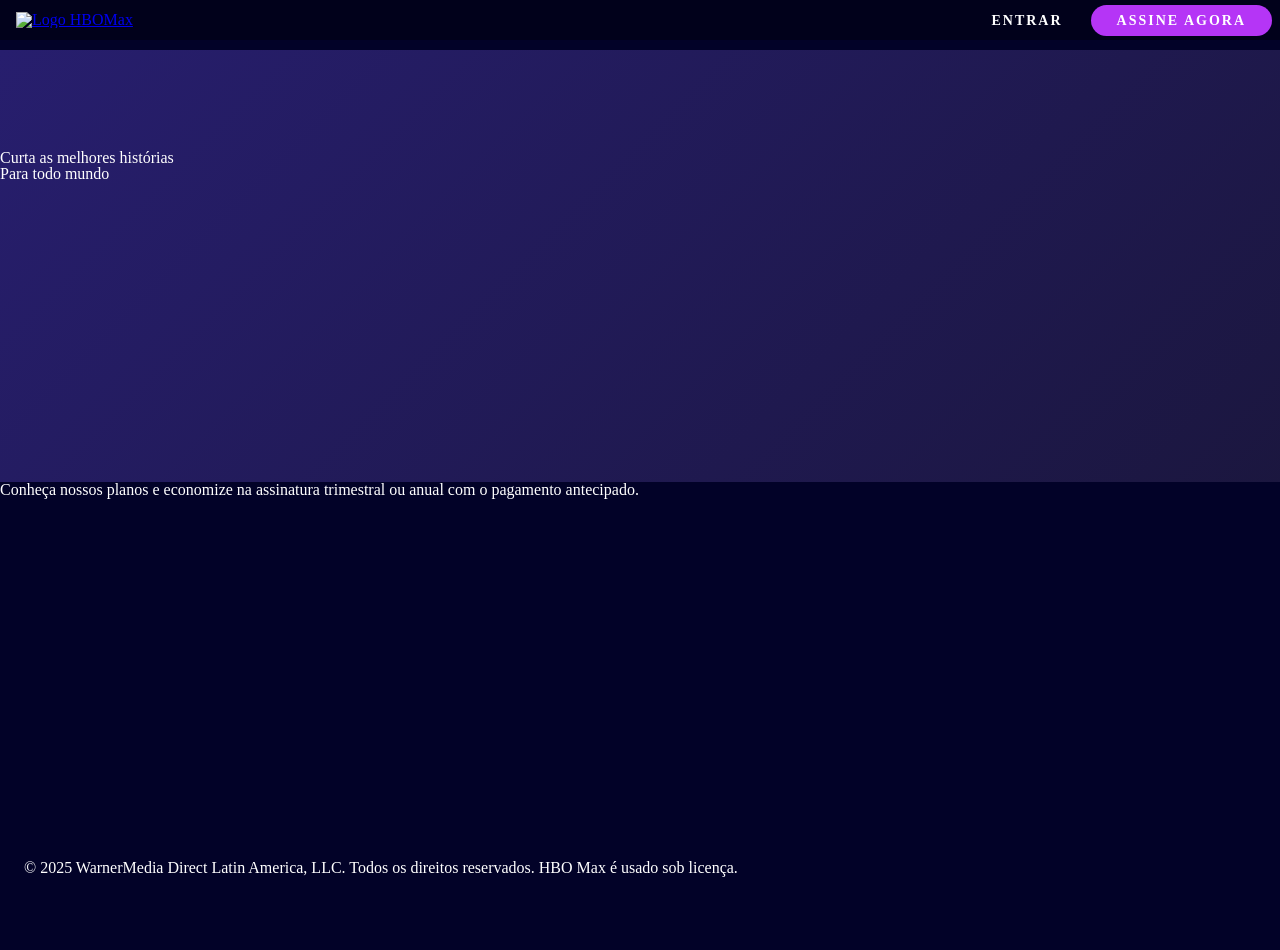
==== index.html @ d63500b2 "✨ Adicionando o menu de navegacao" ====
<!DOCTYPE html>
<!-- TODO 
- [x] Menu de navegação
- [ ] Cabeçalho com animação gradiente
- [ ] Cards com os planos de assinatura animados
- [ ] Lista de filmes e séries disponíveis na plataforma
- [ ] Rodapé com links importantes
- [ ] UI Responsiva -->

<html lang="pt-BR">

<head>
  <meta charset="UTF-8">
  <meta name="viewport" content="width=device-width, initial-scale=1.0">
  <link rel="stylesheet" href="assets/css/global.css">
  <link rel="stylesheet" href="assets/css/nav-menu.css">
  <link rel="stylesheet" href="assets/css/index.css">
  <title>HBO Max</title>
</head>

<body>

  <nav>
    <a href="index.html">
      <img src="assets/images/hbo-logo.svg" alt="Logo HBOMax" id="logo" />
    </a>
    <div>
      <a href="signIn.html" class="menu__item">Entrar</a>
      <a href="#subscription" class="menu__item menu__btn">
        Assine Agora
      </a>
    </div>
  </nav>

  <header>
    <h1>Curta as melhores histórias <br> Para todo mundo
    </h1>
  </header>

  <main>

    <section>
      <h2>
        Conheça nossos planos e economize na assinatura trimestral ou anual com o pagamento antecipado.
      </h2>

    </section>

  </main>

  <footer>
    <p>© 2025 WarnerMedia Direct Latin America, LLC. Todos os direitos reservados. HBO Max é usado sob licença.</p>
  </footer>

</body>

</html>
---- assets/css/global.css ----
@import url('./reset.css');

:root {
  --primary-color: #020228;
  --secondary-color: #ff00e5;
  --tertiary-color: #b535f6;
  --btn-bg-color-gradient: linear-gradient(
    45deg,
    #9b34ef 0%,
    #490cb0 20%,
    transparent 50%
  );
  --btn-link-bg-color: #fff;
  --btn-link-color: #000;
  --card-bg-color: linear-gradient(0deg, transparent, #3b1e63);
  --divider-bg-color: linear-gradient(
    90deg,
    #5516ba,
    rgba(255, 0, 229, 0.5) 80%
  );
  --nav-bg-color: rgba(0, 0, 0, 0.3);
  --text-color: #fff;
  --link-color: #9e86ff;
  --form-bg-color: rgba(211, 211, 211, 0.06);
  --form-field-bg-color: rgba(0, 0, 0, 0.2);
  --form-field-border: 1px solid rgba(255, 255, 255, 0.7);
  --form-field-placeholder: rgba(255, 255, 255, 0.7);
  --form-field-error: rgb(255, 76, 76);

  scroll-behavior: smooth;
}
---- assets/css/nav-menu.css ----
nav {
  width: 100%;
  padding: 12px 16px;
  position: fixed;
  top: 0;
  display: flex;
  justify-content: space-between;
  align-items: center;
  background: var(--nav-bg-color);
  z-index: 1;
}

#logo {
  width: 160px;
  height: 26px;
}

.menu__item {
  margin-right: 1.5rem; /* 24px = 1.5 * 16 */
  font-size: 0.875rem;
  font-weight: 600;
  color: var(--text-color);
  text-decoration: none;
  text-transform: uppercase;
  letter-spacing: 2px;
}

.menu__btn {
  background-color: var(--tertiary-color);
  padding: 8px 26px;
  border-radius: 500px;
  border: none;
  cursor: pointer;
  transition: all 0.3s ease;
}
---- assets/css/index.css ----
body {
  background-color: var(--primary-color);
  color: var(--text-color);
  min-height: 100vh;
}

header {
  position: relative;
  margin-top: 50px;
  padding: 100px 0 300px;
  background: linear-gradient(-45deg, #56125b, #0f0f10, #271e6e);
  background-size: 400% 400%;
  animation: gradient 10s ease infinite alternate;
}

/* Posicionando o footer no final da página */
footer {
  max-width: 1200px;
  margin: auto;
  padding: 24px;
  text-align: center;
  position: fixed;
  bottom: 0;
}
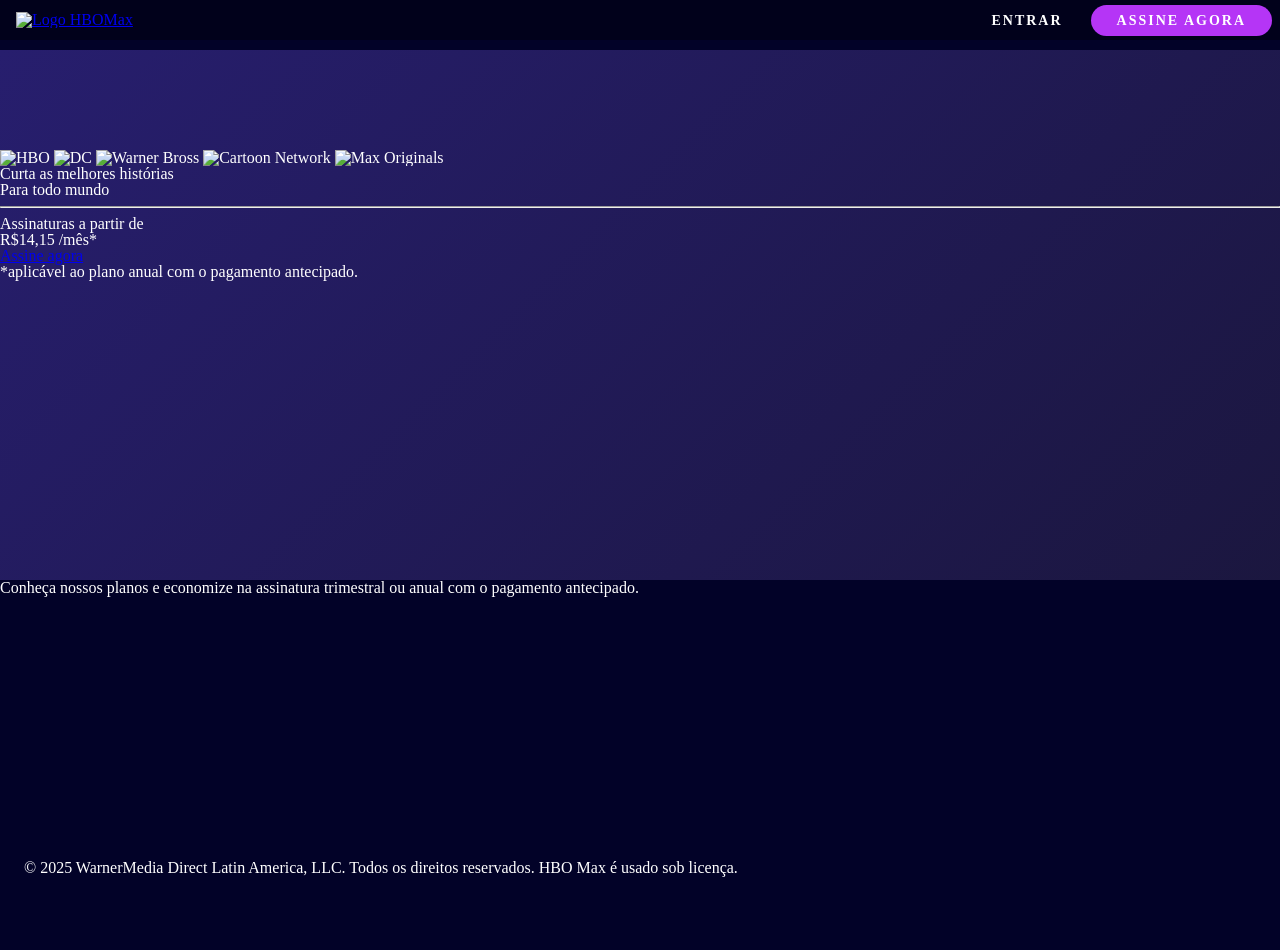
==== commit 5dc2358a: "✨Estruturando o cabeçalho" ====
--- a/index.html
+++ b/index.html
@@ -15,6 +15,7 @@
   <link rel="stylesheet" href="assets/css/global.css">
   <link rel="stylesheet" href="assets/css/nav-menu.css">
   <link rel="stylesheet" href="assets/css/index.css">
+  <link rel="stylesheet" href="assets/css/responsivo.css">
   <title>HBO Max</title>
 </head>
 
@@ -33,8 +34,29 @@
   </nav>
 
   <header>
+    <div>
+      <img src="assets/images/hbo.png" alt="HBO" />
+      <img src="assets/images/dc.png" alt="DC" />
+      <img src="assets/images/wb.png" alt="Warner Bross" />
+      <img src="assets/images/cartoon-network_neutral.png" alt="Cartoon Network" />
+      <img src="assets/images/max_originals.png" alt="Max Originals" />
+    </div>
     <h1>Curta as melhores histórias <br> Para todo mundo
     </h1>
+    <hr>
+
+    <div>
+      <p>Assinaturas a partir de</p>
+      <p>
+        R$14,15 /mês*
+      </p>
+    </div>
+    <a href="#">
+      Assine agora
+    </a>
+    <p>
+      *aplicável ao plano anual com o pagamento antecipado.
+    </p>
   </header>
 
   <main>
--- a/assets/css/responsivo.css
+++ b/assets/css/responsivo.css
@@ -0,0 +1,23 @@
+/* Media Queries */
+
+@media screen and (max-width: 480px) {
+  nav {
+    padding: 32px 24px;
+    flex-direction: column;
+    gap: 24px;
+  }
+
+  #logo {
+    width: 100px;
+    height: 16px;
+  }
+
+  .menu__btn {
+    margin: 0;
+  }
+
+  header {
+    margin-top: 128px !important;
+  }
+  
+}
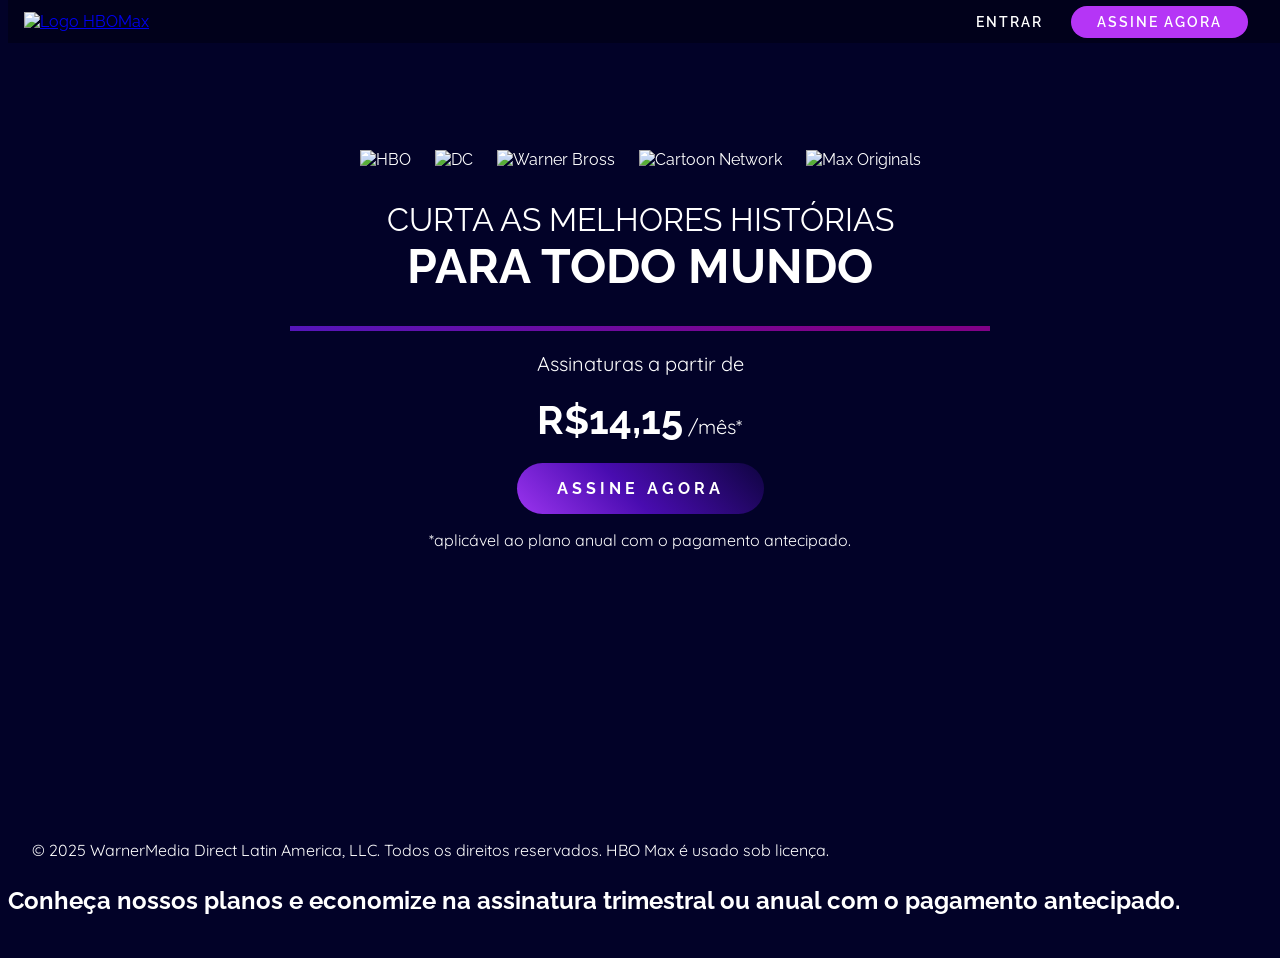
==== commit d313f7c8: "🎨Estilos do cabeçalho" ====
--- a/index.html
+++ b/index.html
@@ -27,31 +27,30 @@
     </a>
     <div>
       <a href="signIn.html" class="menu__item">Entrar</a>
-      <a href="#subscription" class="menu__item menu__btn">
+      <a href="#subscription" class="menu__item button menu__btn">
         Assine Agora
       </a>
     </div>
   </nav>
 
   <header>
-    <div>
-      <img src="assets/images/hbo.png" alt="HBO" />
-      <img src="assets/images/dc.png" alt="DC" />
-      <img src="assets/images/wb.png" alt="Warner Bross" />
-      <img src="assets/images/cartoon-network_neutral.png" alt="Cartoon Network" />
-      <img src="assets/images/max_originals.png" alt="Max Originals" />
+    <div class="header__channels">
+      <img class="header__channel" src="assets/images/hbo.png" alt="HBO" />
+      <img class="header__channel" src="assets/images/dc.png" alt="DC" />
+      <img class="header__channel" src="assets/images/wb.png" alt="Warner Bross" />
+      <img class="header__channel" src="assets/images/cartoon-network_neutral.png" alt="Cartoon Network" />
+      <img class="header__channel" src="assets/images/max_originals.png" alt="Max Originals" />
     </div>
-    <h1>Curta as melhores histórias <br> Para todo mundo
+    <h1 class="header__title"><span class="header__title--light">Curta as melhores histórias </span> Para todo mundo
     </h1>
-    <hr>
-
-    <div>
+    <div class="divider"></div>
+    <div class="offer">
       <p>Assinaturas a partir de</p>
       <p>
-        R$14,15 /mês*
+        <span class="offer__price">R$14,15</span> /mês*
       </p>
     </div>
-    <a href="#">
+    <a href="#" class="button button--gradient button--animation">
       Assine agora
     </a>
     <p>
--- a/assets/css/global.css
+++ b/assets/css/global.css
@@ -1,4 +1,6 @@
-@import url('./reset.css');
+/* @import url('./reset.css'); */
+@import url("https://fonts.googleapis.com/css2?family=Raleway:wght@300;400;500;600;700&display=swap");
+@import url("https://fonts.googleapis.com/css2?family=Quicksand:wght@300;400;700&display=swap");
 
 :root {
   --primary-color: #020228;
@@ -26,6 +28,32 @@
   --form-field-border: 1px solid rgba(255, 255, 255, 0.7);
   --form-field-placeholder: rgba(255, 255, 255, 0.7);
   --form-field-error: rgb(255, 76, 76);
-
   scroll-behavior: smooth;
 }
+
+* {
+  font-family: "Raleway", sans-serif;
+  box-sizing: border-box;  
+}
+
+h1 {
+  display: block;
+  font-weight: bold;  
+}
+
+p {
+  font-family: "Quicksand", sans-serif;
+}
+
+.button {
+  padding: 16px 40px;
+  background-color: var(--tertiary-color);
+  border-radius: 500px;
+  font-weight: 700;
+  color: var(--text-color);
+  text-transform: uppercase;
+  text-decoration: none;
+  letter-spacing: 4px;
+  border: none;
+  cursor: pointer;
+}
--- a/assets/css/index.css
+++ b/assets/css/index.css
@@ -8,12 +8,66 @@
   position: relative;
   margin-top: 50px;
   padding: 100px 0 300px;
-  background: linear-gradient(-45deg, #56125b, #0f0f10, #271e6e);
-  background-size: 400% 400%;
   animation: gradient 10s ease infinite alternate;
+  display: flex;
+  flex-direction: column;
+  align-items: center;
+}
+
+.header__channels {
+  display: flex;
+  justify-content: center;
+  flex-wrap: wrap;
+  gap: 24px;
+}
+
+.header__channel {
+  object-fit: contain;
+}
+
+.header__title {
+  text-transform: uppercase;
+  text-align: center;
+  font-size: 3rem;
+}
+
+.header__title--light {
+  display: block;
+  font-weight: lighter;
+  font-size: 2rem;
+}
+
+.divider {
+  width: 70%;
+  max-width: 700px;
+  height: 5px;
+  background: var(--divider-bg-color);
+}
+
+.offer {
+  margin: 0;
+  font-size: 1.25rem;
+}
+
+.offer__price {
+  font-family: "Raleway", sans-serif;
+  font-size: 2.5rem;
+  font-weight: bold;
+}
+
+.button--gradient {
+  background: var(--btn-bg-color-gradient);
+  outline: 3px solid transparent;
+  transition: background 1s, outline 1s, transform 1s;
+  background-size: 250%;
+}
+
+.button--animation {
+  animation: wiggle 2.2s linear infinite;
 }
 
 /* Posicionando o footer no final da página */
+
 footer {
   max-width: 1200px;
   margin: auto;
@@ -22,3 +76,31 @@
   position: fixed;
   bottom: 0;
 }
+
+/* Animations */
+
+@keyframes wiggle {
+  0%,
+  10% {
+    transform: rotate(0);
+  }
+  15% {
+    transform: rotate(-15deg);
+  }
+  20% {
+    transform: rotate(10deg);
+  }
+  25% {
+    transform: rotate(-10deg);
+  }
+  30% {
+    transform: rotate(10deg);
+  }
+  35% {
+    transform: rotate(-10deg);
+  }
+  40%,
+  100% {
+    transform: rotate(0);
+  }
+}
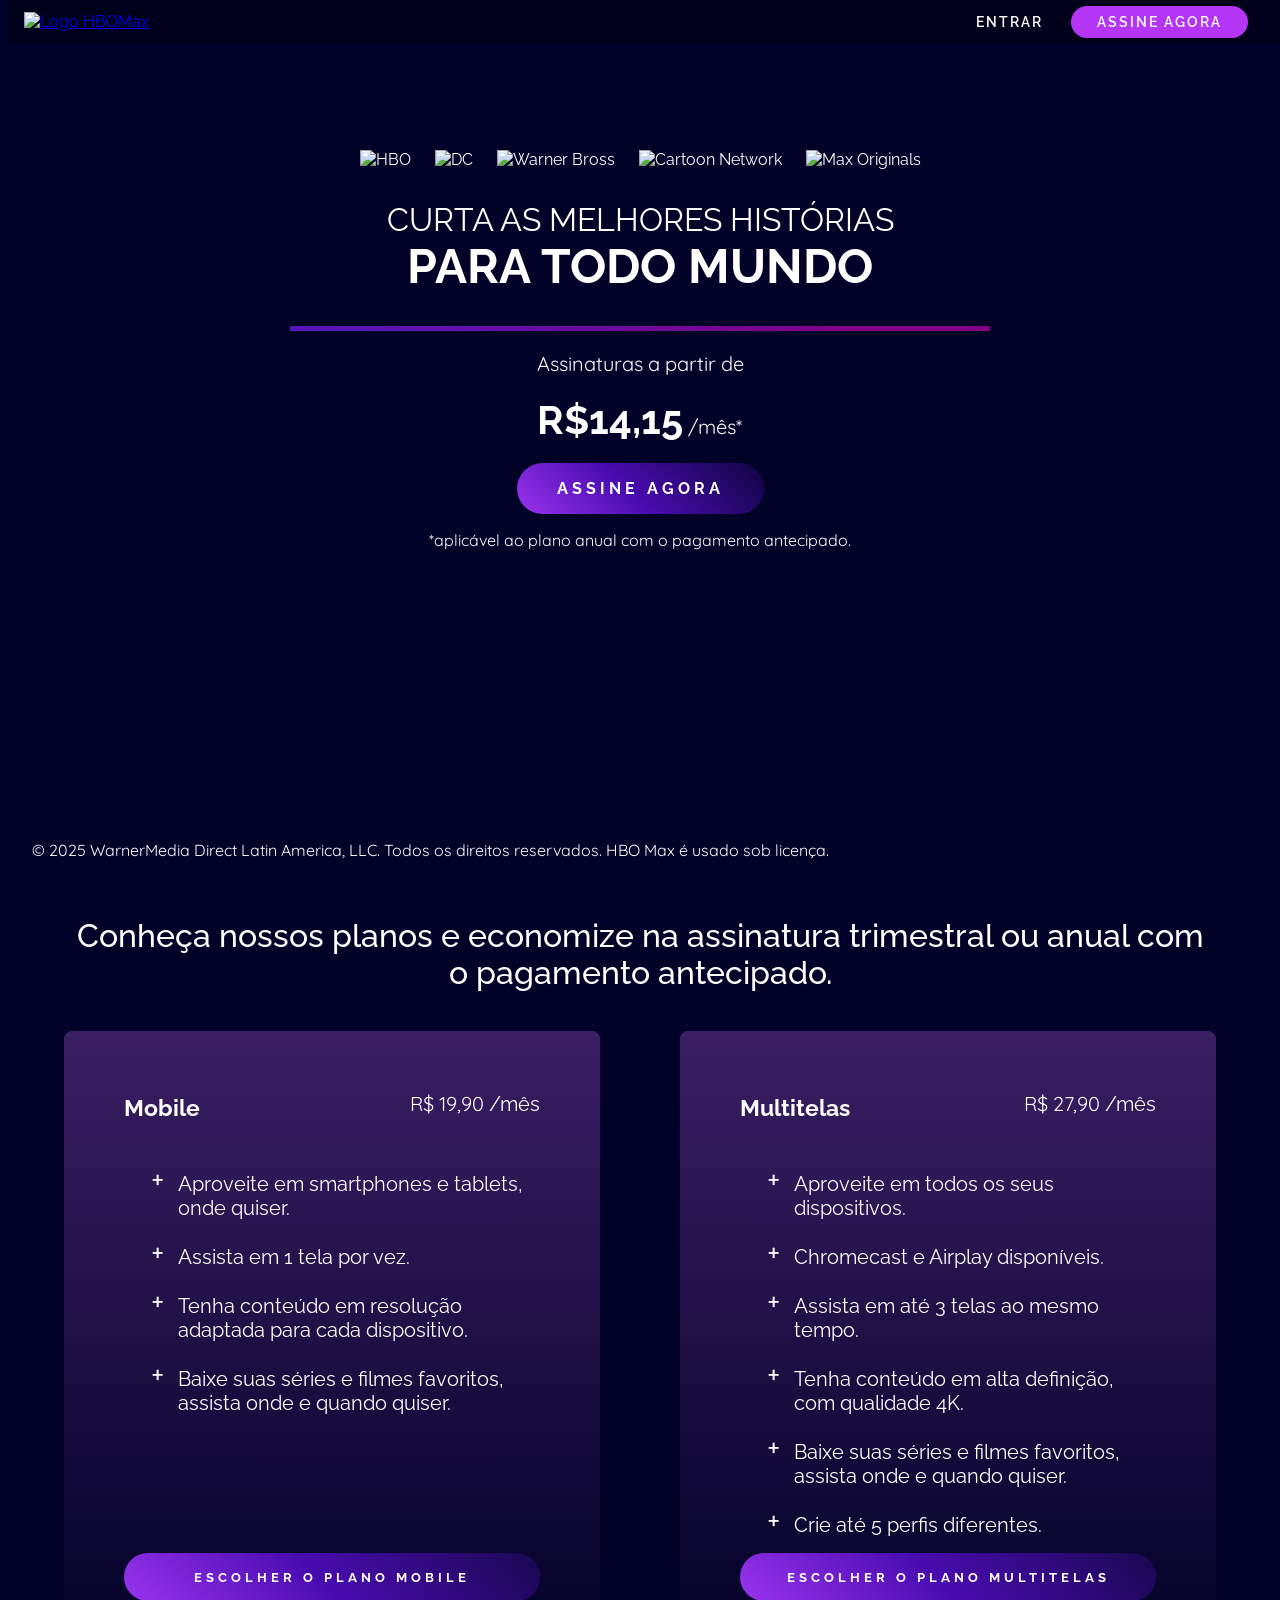
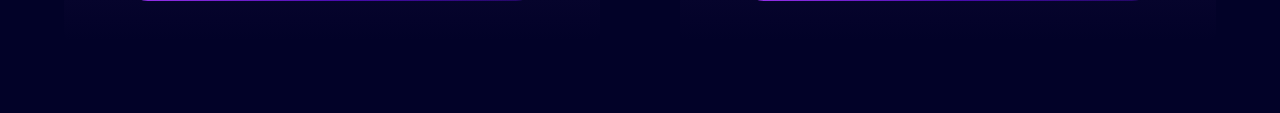
==== commit 4955070a: "✨Cards de planos adicionados" ====
--- a/index.html
+++ b/index.html
@@ -1,8 +1,8 @@
 <!DOCTYPE html>
 <!-- TODO 
 - [x] Menu de navegação
-- [ ] Cabeçalho com animação gradiente
-- [ ] Cards com os planos de assinatura animados
+- [x] Cabeçalho com animação gradiente
+- [x] Cards com os planos de assinatura animados
 - [ ] Lista de filmes e séries disponíveis na plataforma
 - [ ] Rodapé com links importantes
 - [ ] UI Responsiva -->
@@ -15,6 +15,7 @@
   <link rel="stylesheet" href="assets/css/global.css">
   <link rel="stylesheet" href="assets/css/nav-menu.css">
   <link rel="stylesheet" href="assets/css/index.css">
+  <link rel="stylesheet" href="assets/css/subscription.css">
   <link rel="stylesheet" href="assets/css/responsivo.css">
   <title>HBO Max</title>
 </head>
@@ -60,11 +61,77 @@
 
   <main>
 
-    <section>
-      <h2>
-        Conheça nossos planos e economize na assinatura trimestral ou anual com o pagamento antecipado.
-      </h2>
+    <section id="subscription">
+      <div class="container">
+        <h2 class="title">
+          Conheça nossos planos e economize na assinatura trimestral ou anual com o pagamento antecipado.
+        </h2>
+        <div class="subscription__plans">
+          <div class="subscription__card">
+            <div>
+              <div class="subscription__plan">
+                <h3>Mobile</h3>
+                <p class="subscription__price">
+                  R$ 19,90 <span class="text--small">/mês</span>
+                </p>
+              </div>
+              <ul>
+                <li class="subscription__description">
+                  Aproveite em smartphones e tablets, onde quiser.
+                </li>
+                <li class="subscription__description">
+                  Assista em 1 tela por vez.
+                </li>
+                <li class="subscription__description">
+                  Tenha conteúdo em resolução adaptada para cada dispositivo.
+                </li>
+                <li class="subscription__description">
+                  Baixe suas séries e filmes favoritos, assista onde e quando
+                  quiser.
+                </li>
+              </ul>
+            </div>
+            <button class="button button--gradient">
+              Escolher o Plano Mobile
+            </button>
+          </div>
+          <div class="subscription__card">
+            <div>
+              <div class="subscription__plan">
+                <h3>Multitelas</h3>
+                <p class="subscription__price">
+                  R$ 27,90 <span class="text--small">/mês</span>
+                </p>
+              </div>
 
+              <ul>
+                <li class="subscription__description">
+                  Aproveite em todos os seus dispositivos.
+                </li>
+                <li class="subscription__description">
+                  Chromecast e Airplay disponíveis.
+                </li>
+                <li class="subscription__description">
+                  Assista em até 3 telas ao mesmo tempo.
+                </li>
+                <li class="subscription__description">
+                  Tenha conteúdo em alta definição, com qualidade 4K.
+                </li>
+                <li class="subscription__description">
+                  Baixe suas séries e filmes favoritos, assista onde e quando
+                  quiser.
+                </li>
+                <li class="subscription__description">
+                  Crie até 5 perfis diferentes.
+                </li>
+              </ul>
+            </div>
+            <button class="button button--gradient">
+              Escolher o Plano Multitelas
+            </button>
+          </div>
+        </div>
+      </div>
     </section>
 
   </main>
--- a/assets/css/index.css
+++ b/assets/css/index.css
@@ -12,6 +12,11 @@
   display: flex;
   flex-direction: column;
   align-items: center;
+}
+
+.title {
+  font-size: 2rem;
+  font-weight: 500;
 }
 
 .header__channels {
--- a/assets/css/subscription.css
+++ b/assets/css/subscription.css
@@ -0,0 +1,92 @@
+/* Subscription */
+
+#subscription {
+  background: url("../images/background-movies-series.png") no-repeat;
+  background-size: cover;
+  position: relative;
+}
+
+.container {
+  max-width: 1200px;
+  margin: auto;
+  padding: 24px;
+  text-align: center;
+}
+
+.subscription__plans {
+  display: flex;
+  justify-content: space-around;
+  gap: 80px;
+  margin: 40px 0;
+  perspective: 2000px;
+  perspective-origin: top;
+}
+
+.subscription__plan {
+  display: flex;
+  justify-content: space-between;
+  font-size: 1.25rem;
+  margin-bottom: 16px;
+}
+
+.subscription__card {
+  background: var(--card-bg-color);
+  padding: 40px 60px;
+  border-radius: 8px;
+  display: flex;
+  min-height: 600px;
+  flex-direction: column;
+  justify-content: space-between;
+  transition: transform 1s ease-in-out;
+}
+
+.subscription__plans:has(.subscription__card:nth-child(1):hover)
+  .subscription__card:nth-child(2) {
+  transform: rotateY(-45deg);
+}
+
+.subscription__plans:has(.subscription__card:nth-child(2):hover)
+  .subscription__card:nth-child(1) {
+  transform: rotateY(45deg);
+}
+
+.subscription__description {
+  text-align: left;
+  list-style: none;
+  font-size: 1.25rem;
+  margin-bottom: 14px;
+  padding-left: 14px;
+}
+
+.subscription__price .text--small {
+  color: var(--text-color);
+}
+
+.subscription__description::marker {
+  content: "+";
+  font-size: 2rem;
+  margin: 0 8px 0 0;
+}
+
+/* Media Queries */
+
+@media screen and (max-width: 1200px) {
+  .subscription__plans {
+    gap: 40px;
+  }
+
+  .contents__container {
+    gap: 32px;
+  }
+}
+
+@media screen and (max-width: 1140px) {
+  .subscription__plans {
+    flex-direction: column;
+    align-items: center;
+  }
+
+  .subscription__card {
+    max-width: 600px;
+  }
+}
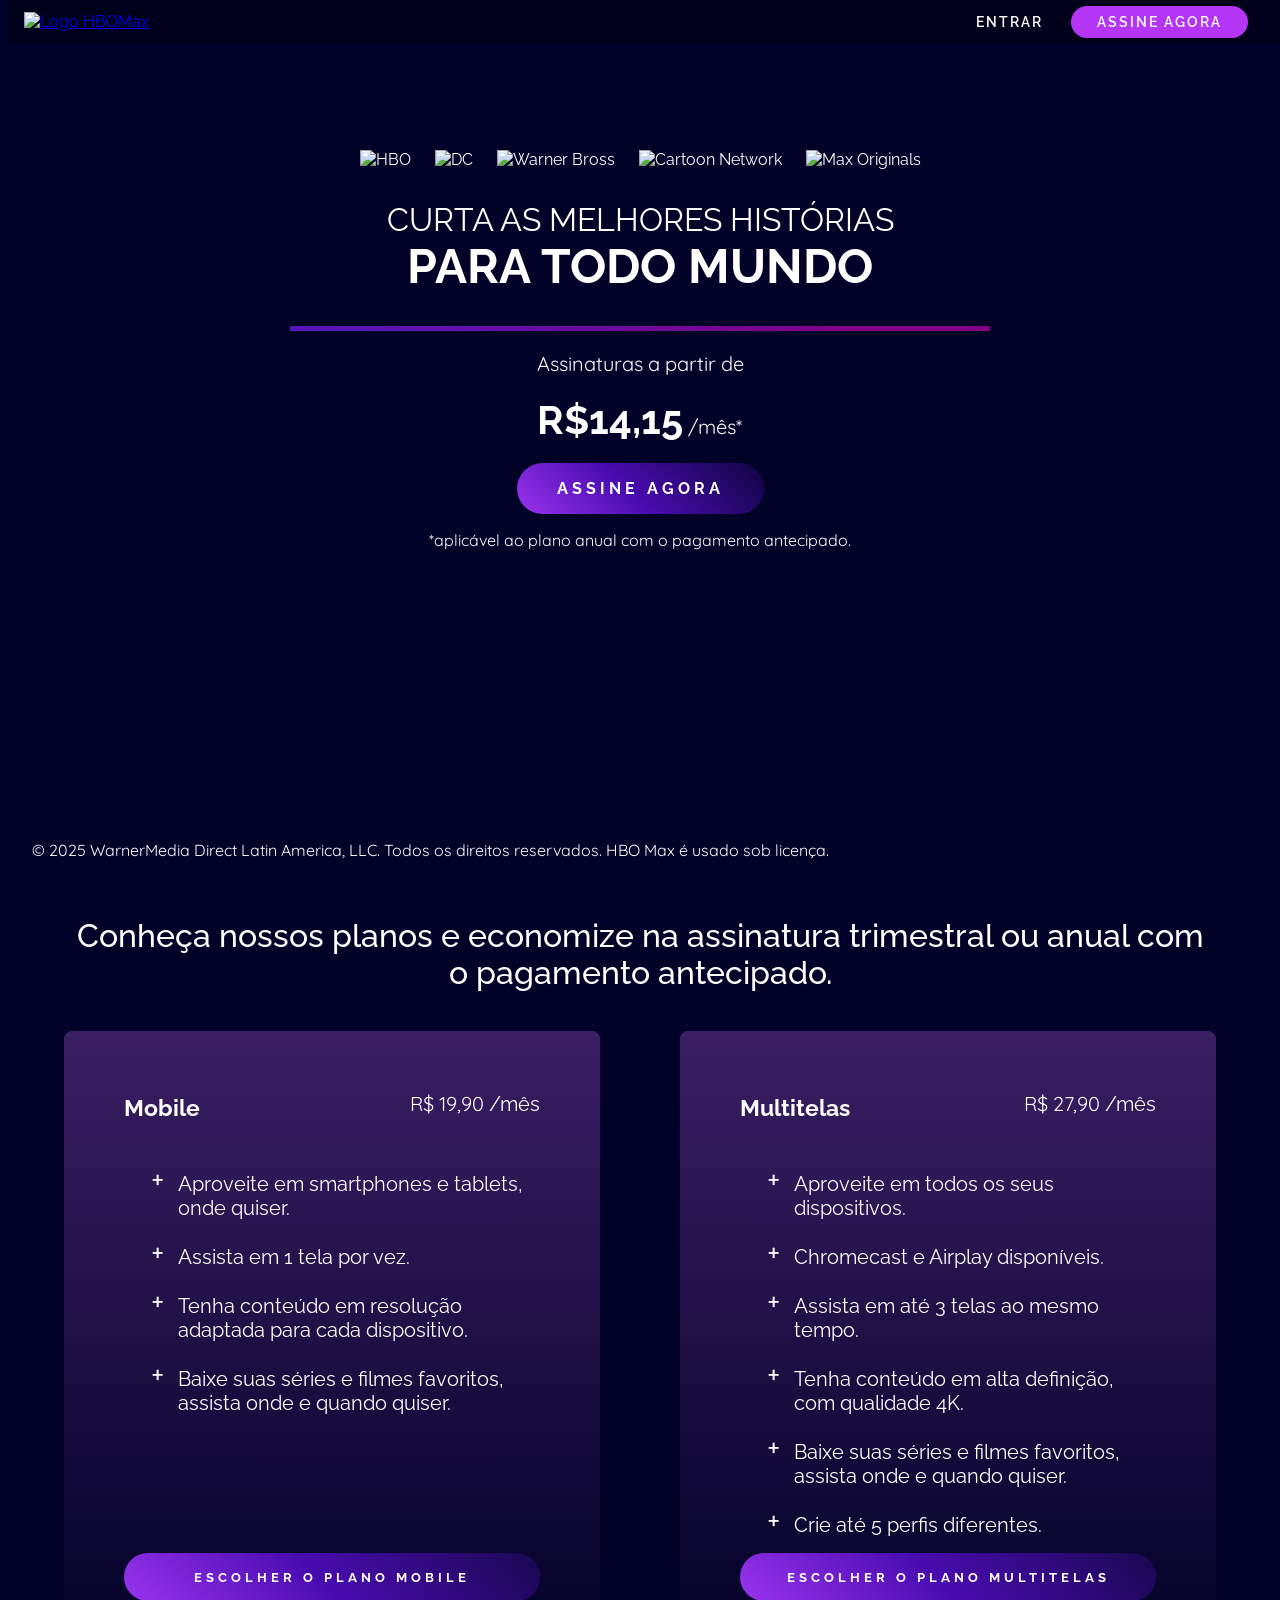
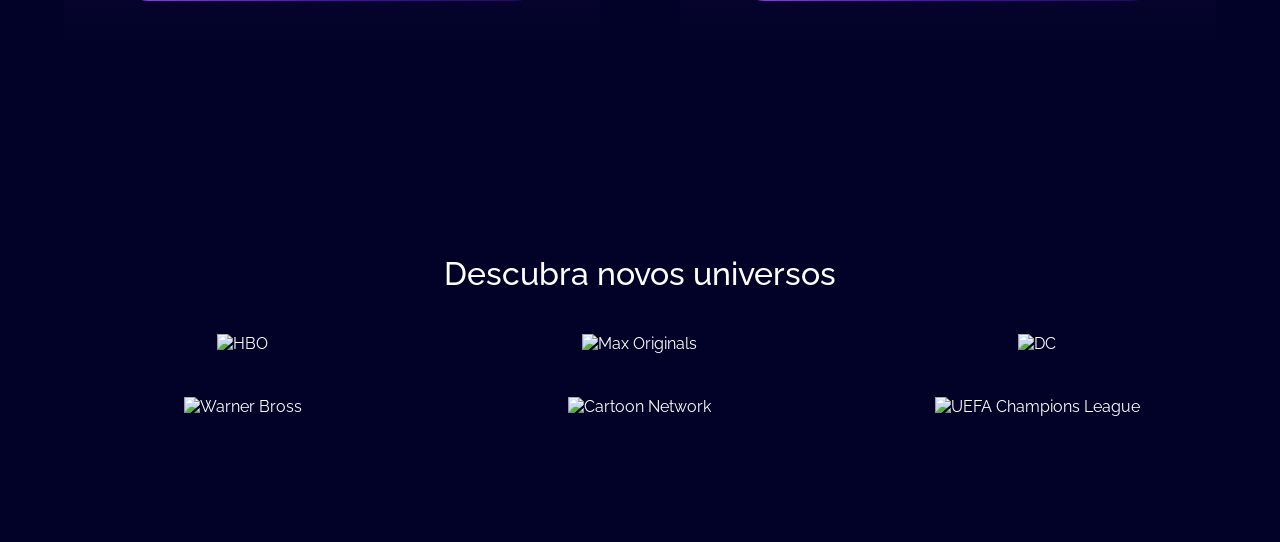
==== commit f6f5f8aa: "✨ Cards de filmes e séries adicionados" ====
--- a/index.html
+++ b/index.html
@@ -3,7 +3,7 @@
 - [x] Menu de navegação
 - [x] Cabeçalho com animação gradiente
 - [x] Cards com os planos de assinatura animados
-- [ ] Lista de filmes e séries disponíveis na plataforma
+- [x] Lista de filmes e séries disponíveis na plataforma
 - [ ] Rodapé com links importantes
 - [ ] UI Responsiva -->
 
@@ -17,6 +17,7 @@
   <link rel="stylesheet" href="assets/css/index.css">
   <link rel="stylesheet" href="assets/css/subscription.css">
   <link rel="stylesheet" href="assets/css/responsivo.css">
+  <link rel="stylesheet" href="assets/css/contents.css">
   <title>HBO Max</title>
 </head>
 
@@ -134,6 +135,54 @@
       </div>
     </section>
 
+    <section id="contents" class="contents container">
+      <h2 class="title">Descubra novos universos</h2>
+      <div class="contents__container">
+        <div class="contents__card">
+          <img
+            class="contents__image"
+            src="assets/images/hbo-default_0.webp"
+            alt="HBO"
+          />
+        </div>
+        <div class="contents__card">
+          <img
+            class="contents__image"
+            src="assets/images/MAX-Default.webp"
+            alt="Max Originals"
+          />
+        </div>
+        <div class="contents__card">
+          <img
+            class="contents__image"
+            src="assets/images/DC_Default.webp"
+            alt="DC"
+          />
+        </div>
+        <div class="contents__card">
+          <img
+            class="contents__image"
+            src="assets/images/WB-Default.webp"
+            alt="Warner Bross"
+          />
+        </div>
+        <div class="contents__card">
+          <img
+            class="contents__image"
+            src="assets/images/CN-Default.webp"
+            alt="Cartoon Network"
+          />
+        </div>
+        <div class="contents__card">
+          <img
+            class="contents__image"
+            src="assets/images/UCL-Default.webp"
+            alt="UEFA Champions League"
+          />
+        </div>
+      </div>
+    </section>
+
   </main>
 
   <footer>
--- a/assets/css/subscription.css
+++ b/assets/css/subscription.css
@@ -74,10 +74,6 @@
   .subscription__plans {
     gap: 40px;
   }
-
-  .contents__container {
-    gap: 32px;
-  }
 }
 
 @media screen and (max-width: 1140px) {
--- a/assets/css/contents.css
+++ b/assets/css/contents.css
@@ -0,0 +1,84 @@
+/* Contents */
+.contents {
+  margin: 100px auto;
+}
+
+.contents__container {
+  margin-top: 40px;
+  display: grid;
+  grid-template-columns: repeat(3, 1fr);
+  gap: 40px;
+}
+
+.contents__card {
+  border-radius: 16px;
+  background-repeat: no-repeat;
+  background-size: cover;
+  background-position: center;
+  border: 2px solid transparent;
+  transition: transform 0.8s, background 0.8s, border 1s;
+}
+
+.contents__card:hover {
+  transform: scale(1.05);
+  border: 2px solid var(--tertiary-color);
+}
+
+.contents__card:hover .contents__image {
+  opacity: 0;
+}
+
+.contents__image {
+  width: 100%;
+  object-fit: cover;
+  object-position: center;
+  transition: opacity 2s;
+}
+
+/* Transitions */
+
+.contents__card:nth-child(1):hover {
+  background-image: url("../images/hbo-hover_0.webp");
+}
+
+.contents__card:nth-child(2):hover {
+  background-image: url("../images/MAX-Hover.webp");
+}
+
+.contents__card:nth-child(3):hover {
+  background-image: url("../images/DC-Hover.webp");
+}
+
+.contents__card:nth-child(4):hover {
+  background-image: url("../images/WB-Hover.webp");
+}
+
+.contents__card:nth-child(5):hover {
+  background-image: url("../images/CN-Hover.png");
+}
+
+.contents__card:nth-child(6):hover {
+  background-image: url("../images/UCL-Hover.webp");
+}
+
+/* Media Queries */
+
+@media screen and (max-width: 1200px) {
+  .contents__container {
+    gap: 32px;
+  }
+}
+
+@media screen and (max-width: 800px) {
+  .contents__container {
+    grid-template-columns: repeat(2, 1fr);
+  }
+}
+
+@media screen and (max-width: 480px) {  
+  .contents__container {
+    grid-template-columns: repeat(6, 100%);
+    grid-auto-flow: column;
+    overflow: auto hidden;
+  }
+}
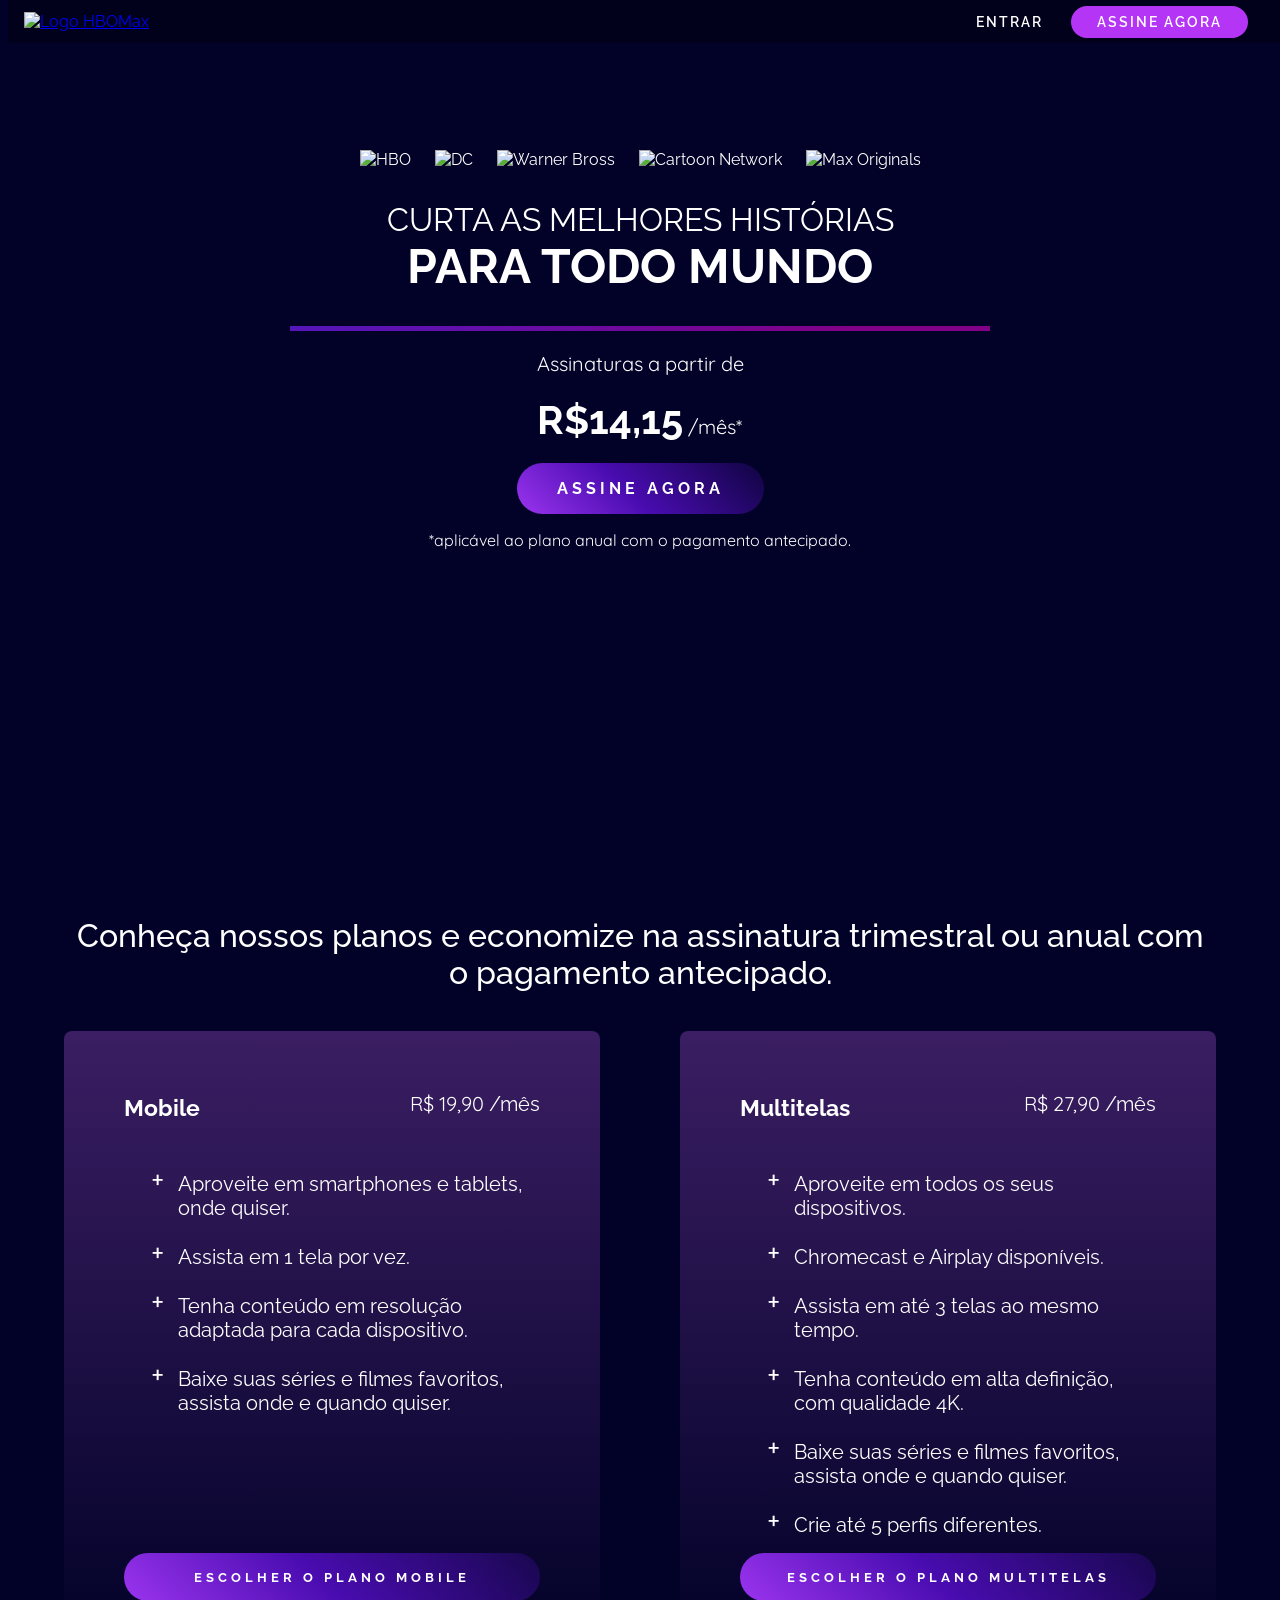
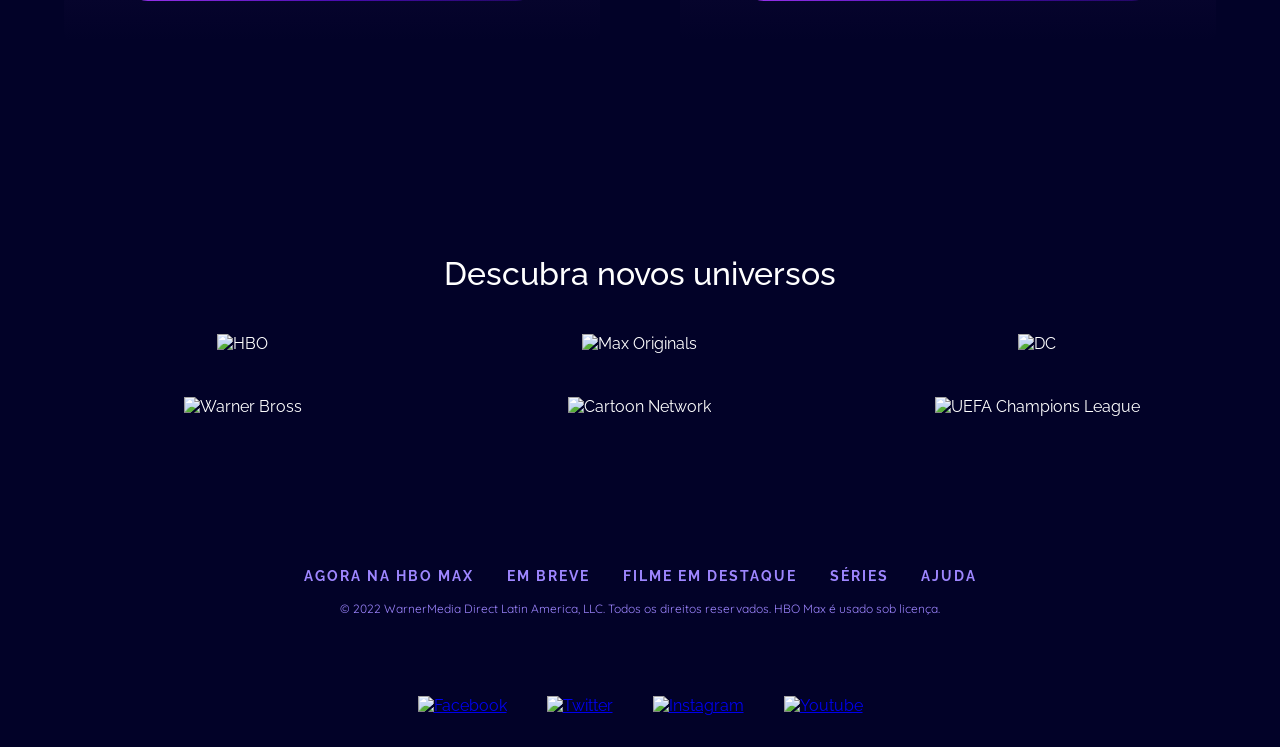
==== commit c7e61d38: "✨Rodape com links adicionado" ====
--- a/index.html
+++ b/index.html
@@ -4,8 +4,8 @@
 - [x] Cabeçalho com animação gradiente
 - [x] Cards com os planos de assinatura animados
 - [x] Lista de filmes e séries disponíveis na plataforma
-- [ ] Rodapé com links importantes
-- [ ] UI Responsiva -->
+- [x] Rodapé com links importantes
+- [x] UI Responsiva -->
 
 <html lang="pt-BR">
 
@@ -16,8 +16,9 @@
   <link rel="stylesheet" href="assets/css/nav-menu.css">
   <link rel="stylesheet" href="assets/css/index.css">
   <link rel="stylesheet" href="assets/css/subscription.css">
+  <link rel="stylesheet" href="assets/css/contents.css">
+  <link rel="stylesheet" href="assets/css/footer.css">
   <link rel="stylesheet" href="assets/css/responsivo.css">
-  <link rel="stylesheet" href="assets/css/contents.css">
   <title>HBO Max</title>
 </head>
 
@@ -139,54 +140,60 @@
       <h2 class="title">Descubra novos universos</h2>
       <div class="contents__container">
         <div class="contents__card">
-          <img
-            class="contents__image"
-            src="assets/images/hbo-default_0.webp"
-            alt="HBO"
-          />
-        </div>
-        <div class="contents__card">
-          <img
-            class="contents__image"
-            src="assets/images/MAX-Default.webp"
-            alt="Max Originals"
-          />
-        </div>
-        <div class="contents__card">
-          <img
-            class="contents__image"
-            src="assets/images/DC_Default.webp"
-            alt="DC"
-          />
-        </div>
-        <div class="contents__card">
-          <img
-            class="contents__image"
-            src="assets/images/WB-Default.webp"
-            alt="Warner Bross"
-          />
-        </div>
-        <div class="contents__card">
-          <img
-            class="contents__image"
-            src="assets/images/CN-Default.webp"
-            alt="Cartoon Network"
-          />
-        </div>
-        <div class="contents__card">
-          <img
-            class="contents__image"
-            src="assets/images/UCL-Default.webp"
-            alt="UEFA Champions League"
-          />
+          <img class="contents__image" src="assets/images/hbo-default_0.webp" alt="HBO" />
+        </div>
+        <div class="contents__card">
+          <img class="contents__image" src="assets/images/MAX-Default.webp" alt="Max Originals" />
+        </div>
+        <div class="contents__card">
+          <img class="contents__image" src="assets/images/DC_Default.webp" alt="DC" />
+        </div>
+        <div class="contents__card">
+          <img class="contents__image" src="assets/images/WB-Default.webp" alt="Warner Bross" />
+        </div>
+        <div class="contents__card">
+          <img class="contents__image" src="assets/images/CN-Default.webp" alt="Cartoon Network" />
+        </div>
+        <div class="contents__card">
+          <img class="contents__image" src="assets/images/UCL-Default.webp" alt="UEFA Champions League" />
         </div>
       </div>
     </section>
 
   </main>
 
-  <footer>
-    <p>© 2025 WarnerMedia Direct Latin America, LLC. Todos os direitos reservados. HBO Max é usado sob licença.</p>
+  <footer class="container">
+    <div>
+      <a class="footer__link" href="https://www.hbomax.com/br/pt/sitemap">
+        Agora na HBO Max
+      </a>
+      <a class="footer__link" href="https://www.hbomax.com/br/pt/coming-soon">
+        Em breve
+      </a>
+      <a class="footer__link" href="https://www.hbomax.com/br/pt/feature">
+        Filme em destaque
+      </a>
+      <a class="footer__link" href="https://www.hbomax.com/br/pt/series">Séries</a>
+      <a class="footer__link" href="https://help.hbomax.com/br">Ajuda</a>
+    </div>
+    <p class="text--small footer__legal">
+      © 2022 WarnerMedia Direct Latin America, LLC. Todos os direitos
+      reservados. HBO Max é usado sob licença.
+    </p>
+    <div class="footer__social">
+      <a href="https://www.facebook.com/HBOMaxBr/" class="footer__social-link">
+        <img src="assets/images/fb_0.png" alt="Facebook" />
+      </a>
+      <a href="https://twitter.com/HBOMaxBR" class="footer__social-link">
+        <img src="assets/images/twitter_0.png" alt="Twitter" />
+      </a>
+      <a href="https://www.instagram.com/hbomaxbr/" class="footer__social-link">
+        <img src="assets/images/instagram_0.png" alt="Instagram" />
+      </a>
+      <a href="https://www.youtube.com/c/hbomaxbr" class="footer__social-link">
+        <img src="assets/images/youtube_0.png" alt="Youtube" />
+      </a>
+    </div>
   </footer>
 
 </body>
--- a/assets/css/index.css
+++ b/assets/css/index.css
@@ -71,7 +71,7 @@
   animation: wiggle 2.2s linear infinite;
 }
 
-/* Posicionando o footer no final da página */
+/* Posicionando o footer fixo no final da página 
 
 footer {
   max-width: 1200px;
@@ -80,7 +80,7 @@
   text-align: center;
   position: fixed;
   bottom: 0;
-}
+}*/
 
 /* Animations */
 
--- a/assets/css/footer.css
+++ b/assets/css/footer.css
@@ -0,0 +1,31 @@
+/* Footer */
+
+.footer__link {
+  font-family: "Raleway", sans-serif;
+  font-weight: bold;
+  color: var(--link-color);
+  text-transform: uppercase;
+  text-decoration: none;
+  margin: 0 14px;
+  letter-spacing: 2px;
+  transition: color 0.5s;
+  font-size: 0.875rem;
+}
+
+.footer__link:hover {
+  color: var(--text-color);
+}
+
+.footer__legal {
+  font-size: 0.75rem;
+  margin: 16px 0;
+  color: var(--link-color);
+}
+
+.footer__social {
+  display: flex;
+  align-items: center;
+  justify-content: center;
+  gap: 40px;
+  margin-top: 80px;
+}
